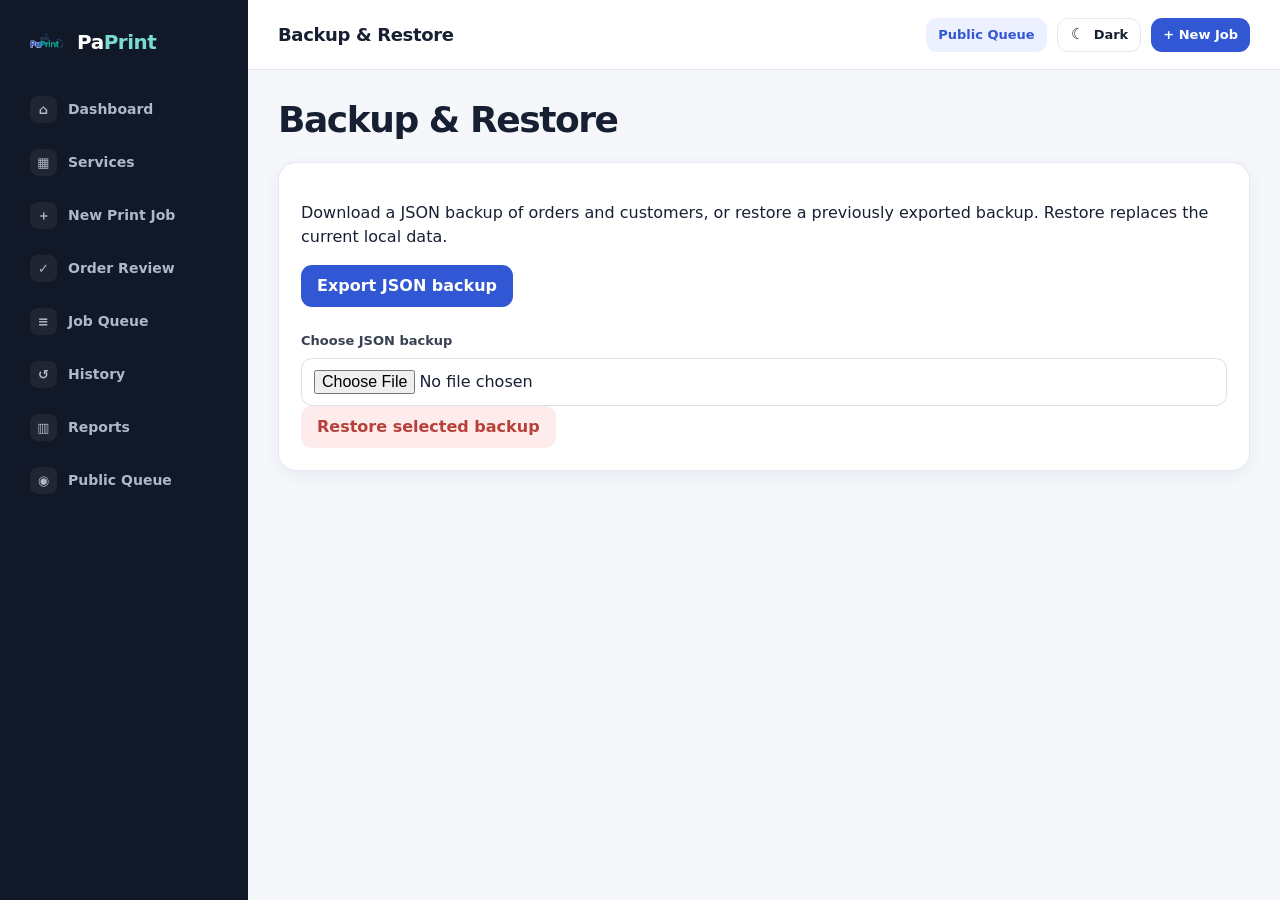
==== backup.html @ d3a589de "add JSON backup and restore" ====
<!doctype html><html lang="en"><head><meta charset="utf-8"><meta name="viewport" content="width=device-width,initial-scale=1"><title>Backup • PaPrint</title><link rel="stylesheet" href="assets/css/app.css"></head><body><div class="shell"><aside id="sidebar"></aside><main class="main"><header id="topbar"></header><section class="page"><header class="page-heading"><h1>Backup & Restore</h1></header><section class="card card-pad"><p>Download a JSON backup of orders and customers, or restore a previously exported backup. Restore replaces the current local data.</p><button class="btn btn-primary" id="exportBackup">Export JSON backup</button><div class="field" style="margin-top:24px"><label for="restoreFile">Choose JSON backup</label><input class="input" type="file" id="restoreFile" accept=".json,application/json"></div><button class="btn btn-danger" id="restoreBackup" type="button">Restore selected backup</button></section></section></main></div><script src="assets/js/core.js"></script><script src="assets/js/storage.js"></script><script src="assets/js/ui.js"></script><script src="assets/js/pages/backup.js"></script></body></html>
---- assets/css/app.css ----
:root {
  --bg: #f5f7fb;
  --surface: #ffffff;
  --surface-soft: #f8fafc;
  --surface-muted: #eef2f7;
  --text: #172033;
  --text-soft: #374151;
  --muted: #6b7280;
  --line: #e4e9f0;
  --primary: #3157d5;
  --primary-dark: #2647b5;
  --primary-soft: #edf1ff;
  --teal: #0f9f94;
  --teal-soft: #e6f8f5;
  --warning: #b86b07;
  --warning-soft: #fff4dd;
  --danger: #b8403a;
  --danger-soft: #fdeceb;
  --success: #287a50;
  --success-soft: #e7f6ee;
  --shadow-sm: 0 5px 18px rgba(33, 44, 74, 0.06);
  --shadow: 0 14px 36px rgba(33, 44, 74, 0.08);
  --radius-lg: 18px;
  --radius: 12px;
  --radius-sm: 9px;
  --sidebar-width: 248px;
}

* {
  box-sizing: border-box;
}

html {
  scroll-behavior: smooth;
}

body {
  margin: 0;
  min-width: 320px;
  background: var(--bg);
  color: var(--text);
  font-family: Inter, ui-sans-serif, system-ui, -apple-system, BlinkMacSystemFont, "Segoe UI", sans-serif;
  line-height: 1.5;
}

button,
input,
select,
textarea {
  font: inherit;
}

button,
a {
  -webkit-tap-highlight-color: transparent;
}

a {
  color: inherit;
  text-decoration: none;
}

button {
  border: 0;
}

img,
svg {
  max-width: 100%;
}

.shell {
  min-height: 100vh;
  display: grid;
  grid-template-columns: var(--sidebar-width) minmax(0, 1fr);
}

.sidebar {
  position: sticky;
  top: 0;
  z-index: 30;
  height: 100vh;
  padding: 22px 18px;
  background: #111827;
  color: #dbe2ec;
  display: flex;
  flex-direction: column;
}

.brand {
  display: flex;
  align-items: center;
  gap: 11px;
  padding: 0 8px 24px;
  color: #fff;
  font-weight: 850;
  letter-spacing: -0.03em;
}

.brand-logo {
  width: 40px;
  height: 40px;
  flex: 0 0 40px;
}

.brand-name {
  font-size: 20px;
}

.brand-name span {
  color: #7adbd1;
}

.nav-group {
  display: grid;
  gap: 6px;
}

.nav-link {
  min-height: 44px;
  display: flex;
  align-items: center;
  gap: 11px;
  padding: 10px 12px;
  border-radius: 11px;
  color: #aeb8c8;
  font-size: 14px;
  font-weight: 700;
  transition: background 0.16s ease, color 0.16s ease;
}

.nav-link:hover,
.nav-link:focus-visible {
  background: #1b2535;
  color: #fff;
  outline: none;
}

.nav-link.active {
  background: #28334b;
  color: #fff;
}

.nav-icon {
  width: 27px;
  height: 27px;
  flex: 0 0 27px;
  border-radius: 8px;
  display: grid;
  place-items: center;
  background: rgba(255, 255, 255, 0.06);
  font-size: 13px;
}

.sidebar-footer {
  margin-top: auto;
  padding: 16px 10px 4px;
  color: #7f8a9d;
  font-size: 12px;
}

.main {
  min-width: 0;
}

.topbar {
  position: sticky;
  top: 0;
  z-index: 20;
  min-height: 70px;
  padding: 0 30px;
  border-bottom: 1px solid var(--line);
  background: rgba(255, 255, 255, 0.94);
  backdrop-filter: blur(12px);
  display: flex;
  align-items: center;
  justify-content: space-between;
  gap: 18px;
}

.topbar-start,
.topbar-actions {
  display: flex;
  align-items: center;
  gap: 10px;
}

.topbar-title {
  margin: 0;
  font-size: 18px;
  letter-spacing: -0.02em;
}

.page {
  width: min(100%, 1500px);
  margin: 0 auto;
  padding: 30px 30px 46px;
}

.page-heading {
  margin-bottom: 22px;
}

.page-heading h1 {
  margin: 0;
  font-size: clamp(27px, 3vw, 36px);
  line-height: 1.12;
  letter-spacing: -0.04em;
}

.page-heading p {
  max-width: 680px;
  margin: 7px 0 0;
  color: var(--muted);
}

.step-label {
  display: inline-flex;
  margin-bottom: 7px;
  color: var(--primary);
  font-size: 12px;
  font-weight: 850;
  letter-spacing: 0.08em;
  text-transform: uppercase;
}

.card {
  border: 1px solid var(--line);
  border-radius: var(--radius-lg);
  background: var(--surface);
  box-shadow: var(--shadow-sm);
}

.card-pad {
  padding: 22px;
}

.grid {
  display: grid;
  gap: 18px;
}

.grid-2 {
  grid-template-columns: repeat(2, minmax(0, 1fr));
}

.grid-3 {
  grid-template-columns: repeat(3, minmax(0, 1fr));
}

.grid-4 {
  grid-template-columns: repeat(4, minmax(0, 1fr));
}

.section-heading {
  display: flex;
  align-items: center;
  justify-content: space-between;
  gap: 14px;
  margin-bottom: 15px;
}

.section-heading h2,
.section-heading h3 {
  margin: 0;
  letter-spacing: -0.02em;
}

.section-heading h2 {
  font-size: 20px;
}

.section-heading h3 {
  font-size: 17px;
}

.muted,
.helper {
  color: var(--muted);
}

.helper {
  font-size: 12px;
}

.btn {
  min-height: 42px;
  padding: 0 16px;
  border-radius: 11px;
  display: inline-flex;
  align-items: center;
  justify-content: center;
  gap: 8px;
  cursor: pointer;
  font-weight: 800;
  transition: transform 0.14s ease, background 0.14s ease, border-color 0.14s ease;
}

.btn:hover {
  transform: translateY(-1px);
}

.btn:focus-visible,
.input:focus-visible,
select:focus-visible,
textarea:focus-visible,
.chip:focus-visible {
  outline: 3px solid rgba(49, 87, 213, 0.17);
  outline-offset: 2px;
}

.btn[disabled] {
  cursor: not-allowed;
  opacity: 0.6;
  transform: none;
}

.btn-primary {
  background: var(--primary);
  color: #fff;
}

.btn-primary:hover {
  background: var(--primary-dark);
}

.btn-secondary {
  background: var(--primary-soft);
  color: var(--primary);
}

.btn-neutral {
  border: 1px solid var(--line);
  background: #fff;
  color: var(--text);
}

.btn-danger {
  background: var(--danger-soft);
  color: var(--danger);
}

.btn-teal {
  background: var(--teal-soft);
  color: #0c776f;
}

.btn-sm {
  min-height: 34px;
  padding: 0 12px;
  font-size: 13px;
}

.mobile-nav-toggle {
  display: none;
}

.metric {
  position: relative;
  overflow: hidden;
  padding: 20px;
}

.metric::after {
  content: "";
  position: absolute;
  top: -36px;
  right: -34px;
  width: 100px;
  height: 100px;
  border-radius: 999px;
  background: rgba(49, 87, 213, 0.06);
}

.metric-label {
  color: var(--muted);
  font-size: 13px;
  font-weight: 750;
}

.metric-value {
  margin-top: 4px;
  font-size: 30px;
  font-weight: 900;
  letter-spacing: -0.045em;
}

.metric-note {
  margin-top: 3px;
  color: var(--muted);
  font-size: 12px;
}

.badge {
  display: inline-flex;
  align-items: center;
  justify-content: center;
  border-radius: 999px;
  padding: 5px 9px;
  font-size: 12px;
  font-weight: 850;
  white-space: nowrap;
}

.badge-received {
  background: #eef2ff;
  color: #475cc4;
}

.badge-printing {
  background: #e9f3ff;
  color: #2765a7;
}

.badge-finishing {
  background: var(--warning-soft);
  color: var(--warning);
}

.badge-ready {
  background: var(--success-soft);
  color: var(--success);
}

.badge-claimed {
  background: #eef0f4;
  color: #5d6675;
}

.badge-cancelled {
  background: var(--danger-soft);
  color: var(--danger);
}

.form-grid {
  display: grid;
  grid-template-columns: repeat(2, minmax(0, 1fr));
  gap: 17px;
}

.field {
  display: grid;
  gap: 7px;
}

.field-full {
  grid-column: 1 / -1;
}

label {
  color: var(--text-soft);
  font-size: 13px;
  font-weight: 800;
}

.input,
select,
textarea {
  width: 100%;
  border: 1px solid #d9e0e9;
  border-radius: 11px;
  background: #fff;
  color: var(--text);
  padding: 11px 12px;
}

.input::placeholder,
textarea::placeholder {
  color: #a1a8b4;
}

.input:focus,
select:focus,
textarea:focus {
  border-color: #91a4ef;
  box-shadow: 0 0 0 4px rgba(49, 87, 213, 0.07);
  outline: none;
}

.input[aria-invalid="true"],
select[aria-invalid="true"] {
  border-color: #d58b87;
}

textarea {
  min-height: 96px;
  resize: vertical;
}

.check-row {
  min-height: 44px;
  display: flex;
  align-items: center;
  gap: 9px;
}

.check-row input {
  width: 17px;
  height: 17px;
  accent-color: var(--primary);
}

.table-wrap {
  overflow-x: auto;
}

.table {
  width: 100%;
  min-width: 760px;
  border-collapse: collapse;
}

.table th,
.table td {
  padding: 14px 16px;
  border-bottom: 1px solid var(--line);
  text-align: left;
  vertical-align: middle;
}

.table th {
  color: var(--muted);
  font-size: 12px;
  font-weight: 850;
  letter-spacing: 0.05em;
  text-transform: uppercase;
}

.table tbody tr:hover {
  background: #fbfcfe;
}

.empty-state {
  padding: 44px 20px;
  text-align: center;
  color: var(--muted);
}

.empty-state h2,
.empty-state h3 {
  margin: 0 0 6px;
  color: var(--text);
}

.notice {
  padding: 13px 15px;
  border: 1px solid #dbe5ff;
  border-radius: 12px;
  background: #f2f6ff;
  color: #405079;
  font-size: 13px;
}

.notice-success {
  border-color: #cfeada;
  background: #effaf4;
  color: #256743;
}

.summary-row {
  display: flex;
  justify-content: space-between;
  gap: 18px;
  padding: 10px 0;
  border-bottom: 1px dashed var(--line);
}

.summary-row:last-child {
  border-bottom: 0;
}

.summary-row span:first-child {
  color: var(--muted);
}

.summary-row strong {
  text-align: right;
}

.total {
  color: var(--primary);
  font-size: 24px;
  letter-spacing: -0.03em;
}

.chip-row {
  display: flex;
  flex-wrap: wrap;
  gap: 8px;
}

.chip {
  min-height: 36px;
  padding: 0 12px;
  border: 1px solid var(--line);
  border-radius: 999px;
  background: #fff;
  color: var(--text-soft);
  cursor: pointer;
  font-size: 13px;
  font-weight: 750;
}

.chip.active {
  border-color: var(--primary);
  background: var(--primary-soft);
  color: var(--primary);
}

.toast-region {
  position: fixed;
  right: 20px;
  bottom: 20px;
  z-index: 60;
  display: grid;
  gap: 10px;
}

.toast {
  max-width: 360px;
  padding: 13px 15px;
  border: 1px solid var(--line);
  border-radius: 12px;
  background: #fff;
  box-shadow: var(--shadow);
  color: var(--text);
  font-size: 13px;
}

.modal-backdrop {
  position: fixed;
  inset: 0;
  z-index: 70;
  padding: 18px;
  background: rgba(17, 24, 39, 0.44);
  display: grid;
  place-items: center;
}

.modal {
  width: min(100%, 460px);
  padding: 22px;
  border-radius: var(--radius-lg);
  background: #fff;
  box-shadow: var(--shadow);
}

.modal h2 {
  margin: 0 0 7px;
  font-size: 21px;
  letter-spacing: -0.025em;
}

.modal p {
  margin: 0;
  color: var(--muted);
}

.modal-actions {
  display: flex;
  justify-content: flex-end;
  gap: 9px;
  margin-top: 20px;
}

[hidden] {
  display: none !important;
}

@media (max-width: 1100px) {
  .grid-4 {
    grid-template-columns: repeat(2, minmax(0, 1fr));
  }

  .grid-3 {
    grid-template-columns: repeat(2, minmax(0, 1fr));
  }
}

@media (max-width: 780px) {
  .shell {
    display: block;
  }

  .sidebar {
    position: fixed;
    left: -280px;
    width: 260px;
    box-shadow: 20px 0 42px rgba(0, 0, 0, 0.2);
    transition: left 0.2s ease;
  }

  body.nav-open .sidebar {
    left: 0;
  }

  .mobile-nav-toggle {
    display: inline-flex;
  }

  .topbar {
    min-height: 64px;
    padding: 0 16px;
  }

  .page {
    padding: 22px 16px 38px;
  }

  .grid-2,
  .grid-3,
  .grid-4,
  .form-grid {
    grid-template-columns: 1fr;
  }

  .field-full {
    grid-column: auto;
  }
}

@media (max-width: 500px) {
  .topbar-actions .btn-secondary {
    display: none;
  }

  .topbar-title {
    font-size: 16px;
  }

  .card-pad {
    padding: 17px;
  }

  .metric-value {
    font-size: 27px;
  }

  .modal-actions {
    flex-direction: column-reverse;
  }

  .modal-actions .btn {
    width: 100%;
  }
}

@media (prefers-reduced-motion: reduce) {
  *,
  *::before,
  *::after {
    scroll-behavior: auto !important;
    transition: none !important;
    animation: none !important;
  }
}
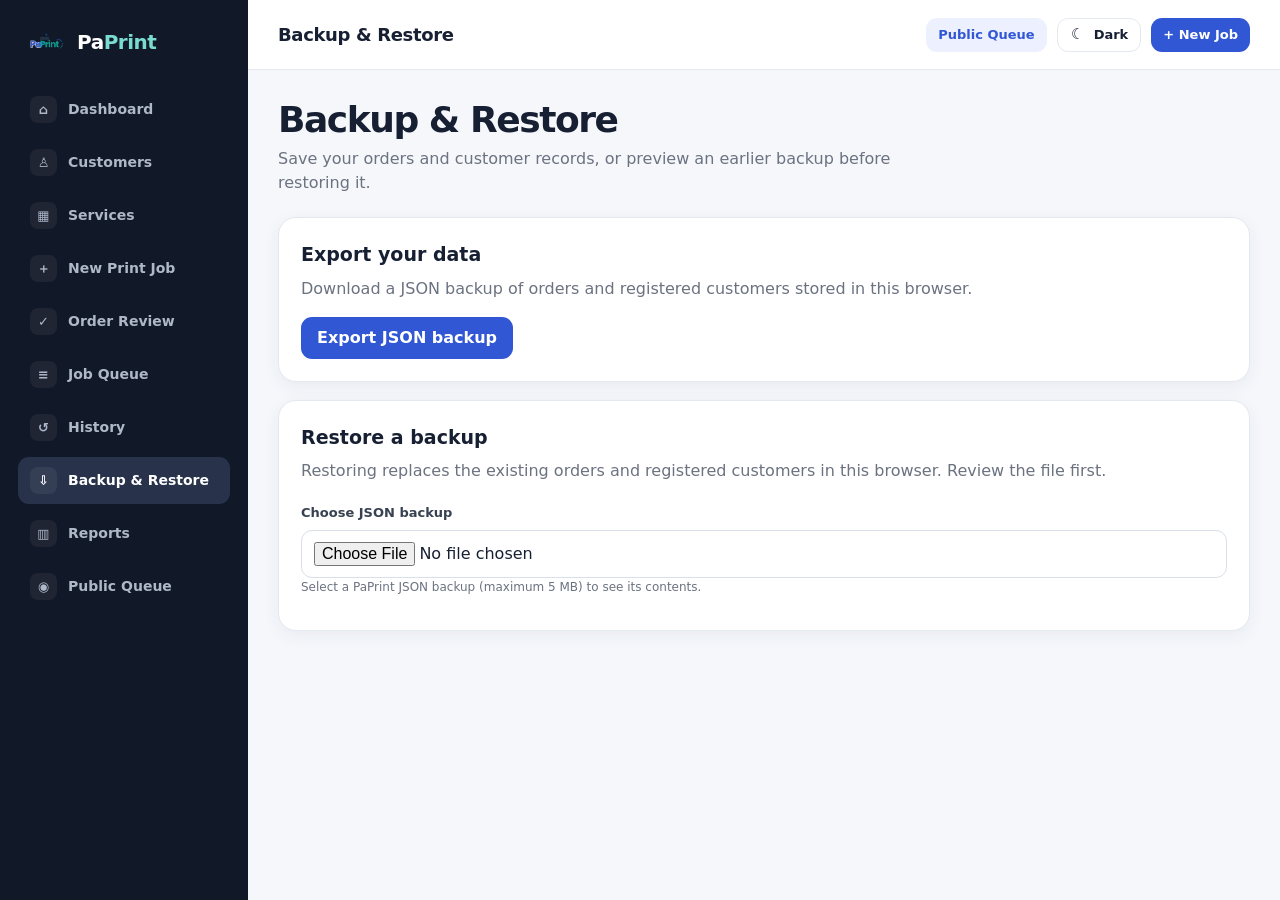
==== commit e63902b7: "improve history and backup restore features" ====
--- a/backup.html
+++ b/backup.html
@@ -1 +1,56 @@
-<!doctype html><html lang="en"><head><meta charset="utf-8"><meta name="viewport" content="width=device-width,initial-scale=1"><title>Backup • PaPrint</title><link rel="stylesheet" href="assets/css/app.css"></head><body><div class="shell"><aside id="sidebar"></aside><main class="main"><header id="topbar"></header><section class="page"><header class="page-heading"><h1>Backup & Restore</h1></header><section class="card card-pad"><p>Download a JSON backup of orders and customers, or restore a previously exported backup. Restore replaces the current local data.</p><button class="btn btn-primary" id="exportBackup">Export JSON backup</button><div class="field" style="margin-top:24px"><label for="restoreFile">Choose JSON backup</label><input class="input" type="file" id="restoreFile" accept=".json,application/json"></div><button class="btn btn-danger" id="restoreBackup" type="button">Restore selected backup</button></section></section></main></div><script src="assets/js/core.js"></script><script src="assets/js/storage.js"></script><script src="assets/js/ui.js"></script><script src="assets/js/pages/backup.js"></script></body></html>+<!doctype html>
+<html lang="en">
+<head>
+  <meta charset="utf-8">
+  <meta name="viewport" content="width=device-width, initial-scale=1">
+  <title>Backup & Restore • PaPrint</title>
+  <link rel="stylesheet" href="assets/css/app.css">
+  <link rel="stylesheet" href="assets/css/pages/backup.css">
+</head>
+<body>
+  <div class="shell">
+    <aside id="sidebar"></aside>
+    <main class="main">
+      <header id="topbar"></header>
+      <section class="page">
+        <header class="page-heading">
+          <h1>Backup & Restore</h1>
+          <p>Save your orders and customer records, or preview an earlier backup before restoring it.</p>
+        </header>
+        <section class="card card-pad backup-section">
+          <h2>Export your data</h2>
+          <p class="muted">Download a JSON backup of orders and registered customers stored in this browser.</p>
+          <button class="btn btn-primary" id="exportBackup" type="button">Export JSON backup</button>
+        </section>
+        <section class="card card-pad backup-section">
+          <h2>Restore a backup</h2>
+          <p class="muted">Restoring replaces the existing orders and registered customers in this browser. Review the file first.</p>
+          <div class="field">
+            <label for="restoreFile">Choose JSON backup</label>
+            <input class="input" type="file" id="restoreFile" accept=".json,application/json">
+          </div>
+          <p class="helper" id="backupMessage" role="status" aria-live="polite">Select a PaPrint JSON backup (maximum 5 MB) to see its contents.</p>
+          <section class="backup-preview" id="backupPreview" hidden aria-label="Backup preview">
+            <div class="backup-preview-heading">
+              <h3>Backup preview</h3>
+              <span class="badge badge-received" id="backupValidity">Valid backup</span>
+            </div>
+            <dl class="backup-stats">
+              <div><dt>Orders</dt><dd id="backupOrderCount">0</dd></div>
+              <div><dt>Registered customers</dt><dd id="backupCustomerCount">0</dd></div>
+              <div><dt>Walk-in orders</dt><dd id="backupWalkinCount">0</dd></div>
+              <div><dt>Exported</dt><dd id="backupDate">Not recorded</dd></div>
+            </dl>
+            <p class="backup-warning">This action will replace the orders and registered customers currently saved in this browser. Export a backup first if you want to keep the current data.</p>
+            <button class="btn btn-danger" id="restoreBackup" type="button">Restore this backup</button>
+          </section>
+        </section>
+      </section>
+    </main>
+  </div>
+  <script src="assets/js/core.js"></script>
+  <script src="assets/js/storage.js"></script>
+  <script src="assets/js/ui.js"></script>
+  <script src="assets/js/pages/backup.js"></script>
+</body>
+</html>
--- a/assets/css/pages/backup.css
+++ b/assets/css/pages/backup.css
@@ -0,0 +1,13 @@
+.backup-section + .backup-section { margin-top: 18px; }
+.backup-section h2 { margin: 0 0 8px; font-size: 19px; }
+.backup-section > p { margin-top: 0; }
+.backup-section .field { margin-top: 20px; }
+.backup-preview { margin-top: 20px; padding: 18px; border: 1px solid var(--line); border-radius: var(--radius); background: var(--surface-soft); }
+.backup-preview-heading { display: flex; align-items: center; gap: 12px; justify-content: space-between; flex-wrap: wrap; }
+.backup-preview-heading h3 { margin: 0; font-size: 17px; }
+.backup-stats { display: grid; grid-template-columns: repeat(2,minmax(0,1fr)); gap: 12px; margin: 18px 0; }
+.backup-stats > div { border: 1px solid var(--line); border-radius: var(--radius-sm); padding: 12px; background: var(--surface); }
+.backup-stats dt { font-size: 12px; color: var(--muted); }
+.backup-stats dd { margin: 6px 0 0; font-size: 17px; font-weight: 750; overflow-wrap: anywhere; }
+.backup-warning { color: var(--danger); font-size: 13px; margin: 0 0 14px; }
+@media(max-width: 500px) { .backup-stats { grid-template-columns: 1fr; } }
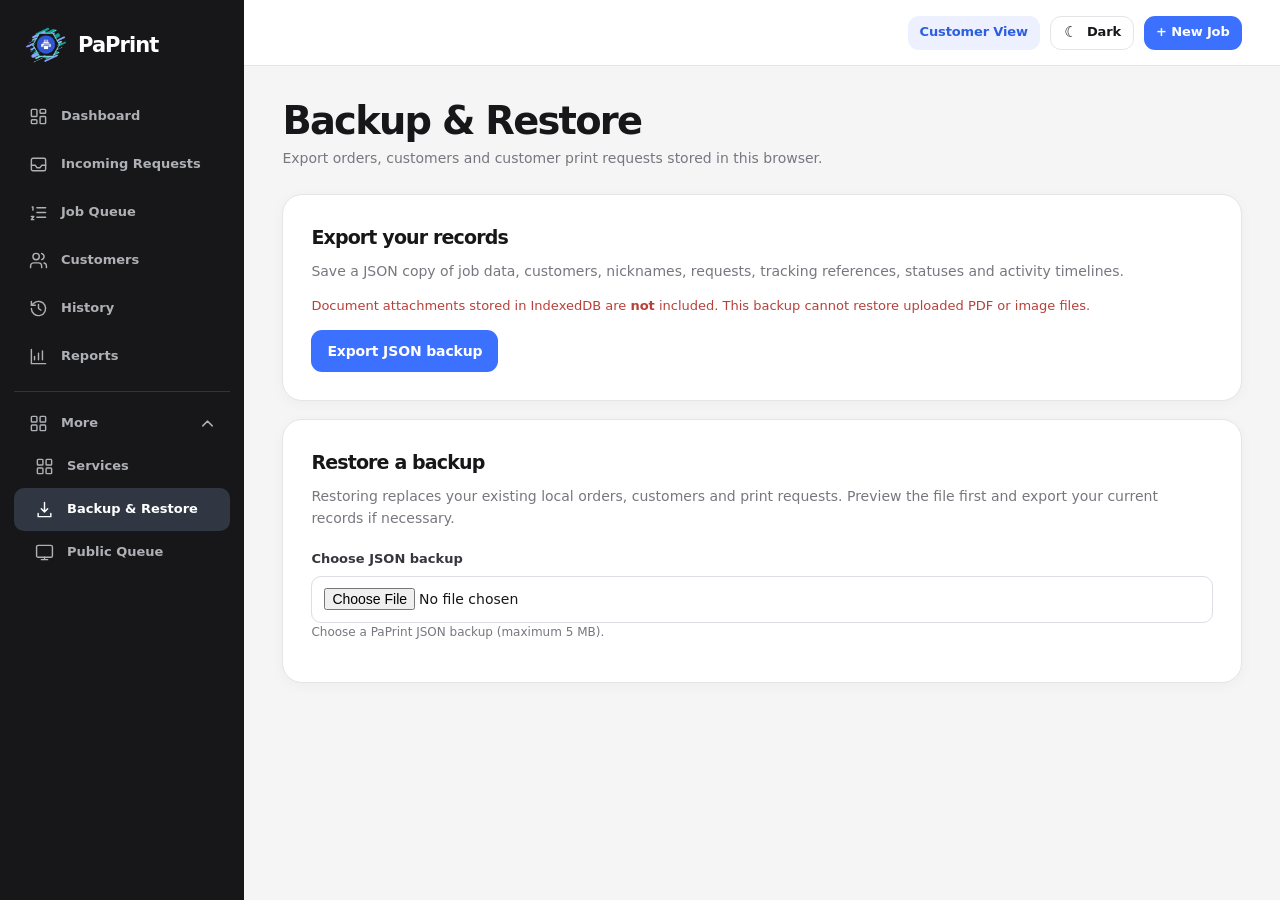
==== commit a9c9423f: "improved export/restore features" ====
--- a/backup.html
+++ b/backup.html
@@ -1,56 +1,162 @@
+
 <!doctype html>
 <html lang="en">
 <head>
-  <meta charset="utf-8">
-  <meta name="viewport" content="width=device-width, initial-scale=1">
-  <title>Backup & Restore • PaPrint</title>
-  <link rel="stylesheet" href="assets/css/app.css">
-  <link rel="stylesheet" href="assets/css/pages/backup.css">
+    <meta charset="utf-8">
+    <meta name="viewport" content="width=device-width, initial-scale=1">
+
+    <title>Backup &amp; Restore • PaPrint</title>
+
+    <link rel="stylesheet" href="assets/css/app.css">
+    <link rel="stylesheet" href="assets/css/pages/backup.css">
 </head>
 <body>
-  <div class="shell">
-    <aside id="sidebar"></aside>
-    <main class="main">
-      <header id="topbar"></header>
-      <section class="page">
-        <header class="page-heading">
-          <h1>Backup & Restore</h1>
-          <p>Save your orders and customer records, or preview an earlier backup before restoring it.</p>
-        </header>
-        <section class="card card-pad backup-section">
-          <h2>Export your data</h2>
-          <p class="muted">Download a JSON backup of orders and registered customers stored in this browser.</p>
-          <button class="btn btn-primary" id="exportBackup" type="button">Export JSON backup</button>
-        </section>
-        <section class="card card-pad backup-section">
-          <h2>Restore a backup</h2>
-          <p class="muted">Restoring replaces the existing orders and registered customers in this browser. Review the file first.</p>
-          <div class="field">
-            <label for="restoreFile">Choose JSON backup</label>
-            <input class="input" type="file" id="restoreFile" accept=".json,application/json">
-          </div>
-          <p class="helper" id="backupMessage" role="status" aria-live="polite">Select a PaPrint JSON backup (maximum 5 MB) to see its contents.</p>
-          <section class="backup-preview" id="backupPreview" hidden aria-label="Backup preview">
-            <div class="backup-preview-heading">
-              <h3>Backup preview</h3>
-              <span class="badge badge-received" id="backupValidity">Valid backup</span>
-            </div>
-            <dl class="backup-stats">
-              <div><dt>Orders</dt><dd id="backupOrderCount">0</dd></div>
-              <div><dt>Registered customers</dt><dd id="backupCustomerCount">0</dd></div>
-              <div><dt>Walk-in orders</dt><dd id="backupWalkinCount">0</dd></div>
-              <div><dt>Exported</dt><dd id="backupDate">Not recorded</dd></div>
-            </dl>
-            <p class="backup-warning">This action will replace the orders and registered customers currently saved in this browser. Export a backup first if you want to keep the current data.</p>
-            <button class="btn btn-danger" id="restoreBackup" type="button">Restore this backup</button>
-          </section>
-        </section>
-      </section>
-    </main>
-  </div>
-  <script src="assets/js/core.js"></script>
-  <script src="assets/js/storage.js"></script>
-  <script src="assets/js/ui.js"></script>
-  <script src="assets/js/pages/backup.js"></script>
+    <div class="shell">
+        <aside id="sidebar"></aside>
+
+        <main class="main">
+            <header id="topbar"></header>
+
+            <section class="page">
+                <header class="page-heading">
+                    <h1>Backup &amp; Restore</h1>
+                    <p>
+                        Export orders, customers and customer print requests
+                        stored in this browser.
+                    </p>
+                </header>
+
+                <section class="card card-pad backup-section">
+                    <h2>Export your records</h2>
+
+                    <p class="muted">
+                        Save a JSON copy of job data, customers, nicknames,
+                        requests, tracking references, statuses and activity
+                        timelines.
+                    </p>
+
+                    <p class="backup-warning">
+                        Document attachments stored in IndexedDB are
+                        <strong>not</strong> included. This backup cannot
+                        restore uploaded PDF or image files.
+                    </p>
+
+                    <button
+                        class="btn btn-primary"
+                        id="exportBackup"
+                        type="button"
+                    >
+                        Export JSON backup
+                    </button>
+                </section>
+
+                <section class="card card-pad backup-section">
+                    <h2>Restore a backup</h2>
+
+                    <p class="muted">
+                        Restoring replaces your existing local orders,
+                        customers and print requests. Preview the file first
+                        and export your current records if necessary.
+                    </p>
+
+                    <div class="field">
+                        <label for="restoreFile">
+                            Choose JSON backup
+                        </label>
+
+                        <input
+                            class="input"
+                            type="file"
+                            id="restoreFile"
+                            accept=".json,application/json"
+                        >
+                    </div>
+
+                    <p
+                        class="helper"
+                        id="backupMessage"
+                        role="status"
+                        aria-live="polite"
+                    >
+                        Choose a PaPrint JSON backup (maximum 5 MB).
+                    </p>
+
+                    <section
+                        class="backup-preview"
+                        id="backupPreview"
+                        hidden
+                        aria-label="Backup preview"
+                    >
+                        <div class="backup-preview-heading">
+                            <h3>Backup preview</h3>
+
+                            <span
+                                class="badge badge-received"
+                                id="backupValidity"
+                            >
+                                Validated
+                            </span>
+                        </div>
+
+                        <dl class="backup-stats">
+                            <div>
+                                <dt>Orders</dt>
+                                <dd id="backupOrderCount">0</dd>
+                            </div>
+
+                            <div>
+                                <dt>Customers</dt>
+                                <dd id="backupCustomerCount">0</dd>
+                            </div>
+
+                            <div>
+                                <dt>Print requests</dt>
+                                <dd id="backupRequestCount">0</dd>
+                            </div>
+
+                            <div>
+                                <dt>Walk-in orders</dt>
+                                <dd id="backupWalkinCount">0</dd>
+                            </div>
+
+                            <div>
+                                <dt>Exported</dt>
+                                <dd id="backupDate">Not recorded</dd>
+                            </div>
+                        </dl>
+
+                        <p
+                            class="backup-warning"
+                            id="legacyBackupWarning"
+                            hidden
+                        >
+                            Legacy version 1 backup: does not contain customer
+                            requests. Restoring it will clear currently saved
+                            requests.
+                        </p>
+
+                        <p class="backup-warning">
+                            Restoring will replace existing records. Uploaded
+                            documents in IndexedDB are never imported by this
+                            JSON backup.
+                        </p>
+
+                        <button
+                            class="btn btn-danger"
+                            id="restoreBackup"
+                            type="button"
+                        >
+                            Restore this backup
+                        </button>
+                    </section>
+                </section>
+            </section>
+        </main>
+    </div>
+
+    <script src="assets/js/core.js"></script>
+    <script src="assets/js/storage.js"></script>
+    <script src="assets/js/ui.js"></script>
+    <script src="assets/js/pages/backup.js"></script>
 </body>
 </html>
--- a/assets/css/app.css
+++ b/assets/css/app.css
@@ -754,3 +754,95 @@
     animation: none !important;
   }
 }
+
+/* Keep conditional fields hidden regardless of layout display rules. */
+[hidden] { display: none !important; }
+
+/* Final navigation refinements */
+.nav-more{margin-top:8px;border-top:1px solid rgba(255,255,255,.10);padding-top:10px}.nav-more summary{cursor:pointer;list-style:none}.nav-more summary::-webkit-details-marker{display:none}.nav-more .nav-link{font-size:13px}.nav-more .nav-link:not(summary){padding-left:19px}.nav-chevron{margin-left:auto;display:grid;place-items:center}.nav-more[open] .nav-chevron{transform:rotate(180deg)}.nav-icon{font-size:0}.nav-icon svg{display:block}.sidebar{overflow-y:auto}.sidebar .brand{flex-shrink:0}
+select.filter-applied,input.filter-applied{border-color:var(--primary)!important;background:var(--primary-soft)!important;color:var(--primary)!important;font-weight:800;box-shadow:0 0 0 1px var(--primary)}.customer-topbar .brand{color:var(--text);padding:0}.customer-brand .brand-name{color:var(--text)}.nav-group .nav-link.active{color:#fff}
+
+.customer-suggestions{margin-top:8px;padding:12px;border:1px solid var(--line);border-radius:12px;background:var(--surface-soft)}.customer-suggestions .btn{margin:4px 4px 0 0;white-space:normal;text-align:left}
+.request-timeline{margin:16px 0;padding-left:22px;border-left:2px solid var(--line)}.request-timeline li{margin:0 0 16px;padding-left:8px}.request-timeline small{display:block;color:var(--muted)}
+
+
+/* PaPrint V2 – restrained editorial business interface */
+@import url('https://fonts.googleapis.com/css2?family=Inter:wght@400;500;600;700;800&family=Inter+Tight:wght@500;600;700;800;900&display=swap');
+:root {
+  --bg:#f5f5f6;
+  --surface:#ffffff;
+  --surface-soft:#f9f9fa;
+  --surface-muted:#efeff2;
+  --text:#17171a;
+  --text-soft:#36363d;
+  --muted:#77777f;
+  --line:#e5e5e9;
+  --primary:#3c70ff;
+  --primary-dark:#275ce8;
+  --primary-soft:#edf1ff;
+  --shadow-sm:0 3px 14px rgba(18,18,24,.035);
+  --shadow:0 12px 32px rgba(18,18,24,.07);
+  --sidebar-width:244px;
+  --radius-lg:20px;
+}
+body {font-family:Inter,ui-sans-serif,system-ui,sans-serif;font-size:14px;line-height:1.55;}
+h1,h2,h3,.page-heading h1,.page-heading h2,.metric-value,.topbar-title,.brand-name {font-family:'Inter Tight',Inter,ui-sans-serif,system-ui,sans-serif;letter-spacing:-.045em;}
+.page-heading h1 {font-size:clamp(29px,3vw,42px);font-weight:800;line-height:1.08;}
+.page-heading {margin-bottom:24px;}
+.page {width:min(100%,1480px);padding:34px clamp(18px,3vw,44px) 52px;}
+.sidebar {background:#171719;color:#b4b4bf;padding:25px 14px;}
+.brand {padding:0 12px 30px;gap:12px;letter-spacing:-.03em;}
+.brand-name {font-size:21px;font-weight:800;color:#fff;}
+.brand-name span {color:#fff;}
+.nav-group {gap:5px;}
+.nav-link {min-height:43px;padding:9px 13px;border-radius:10px;font-size:13px;font-weight:650;color:#aeb0b6;gap:12px;}
+.nav-link:hover,.nav-link:focus-visible {background:#252529;color:#fff;}
+.nav-link.active {background:#303743;color:#fff;}
+.nav-icon {background:transparent;width:22px;height:22px;flex-basis:22px;border-radius:0;color:inherit;}
+.nav-more {border-color:#333339;}
+.nav-more .nav-link {font-size:13px;}
+.topbar {min-height:66px;padding:0 clamp(18px,3vw,44px);background:rgba(255,255,255,.94);}
+.topbar-start {min-width:0;}
+.sr-only {position:absolute;width:1px;height:1px;padding:0;margin:-1px;overflow:hidden;clip:rect(0,0,0,0);white-space:nowrap;border:0;}
+.btn {border-radius:11px;font-weight:700;letter-spacing:-.01em;}
+.btn-primary {background:#3c70ff;color:#fff;}
+.btn-primary:hover {background:#275ce8;}
+.btn-secondary {background:#edf1ff;color:#2b5ee1;}
+.card {box-shadow:var(--shadow-sm);border-color:var(--line);border-radius:20px;}
+.card-pad {padding:clamp(18px,2.2vw,28px);}
+.metric {padding:24px;}
+.metric::after {display:none;}
+.metric-label {font-size:12px;font-weight:650;}
+.metric-value {font-size:clamp(32px,3vw,44px);line-height:1.15;font-weight:850;}
+.section-heading h2 {font-size:22px;font-weight:800;}
+.section-heading h3 {font-size:18px;font-weight:750;}
+.input,select,textarea {border-color:#dddde3;border-radius:10px;min-height:43px;}
+.input:focus,select:focus,textarea:focus {border-color:#7598ff;box-shadow:0 0 0 3px rgba(60,112,255,.12);}
+.table th {font-size:11px;letter-spacing:.045em;font-weight:750;}
+.table td,.table th {padding:14px 17px;}
+.table tbody tr:hover {background:#f8f9fc;}
+select.filter-applied,input.filter-applied {border-color:#3c70ff!important;background:#edf1ff!important;color:#2855d5!important;box-shadow:0 0 0 1px #3c70ff!important;}
+.chip.active {background:#edf1ff;border-color:#3c70ff;color:#2855d5;}
+.customer-topbar .brand-name,.customer-brand .brand-name,.customer-topbar .brand-name span {color:var(--text);}
+@media(max-width:780px){.page{padding:25px 17px 38px;}.sidebar{background:#171719;}.topbar{padding:0 16px;}}
+@media(max-width:500px){.topbar-actions{gap:7px;}.topbar-actions .btn{padding:0 10px;}.page-heading h1{font-size:30px;}.metric{padding:18px;}}
+
+/* New incoming request count in the staff sidebar */
+.nav-request-badge {
+  margin-left: auto;
+  min-width: 21px;
+  height: 21px;
+  padding: 0 6px;
+  border-radius: 999px;
+  background: #dc4451;
+  color: #fff;
+  display: inline-flex;
+  justify-content: center;
+  align-items: center;
+  flex-shrink: 0;
+  font-size: 11px;
+  font-weight: 750;
+  line-height: 1;
+  font-variant-numeric: tabular-nums;
+}
+.nav-request-badge[hidden] { display: none; }
